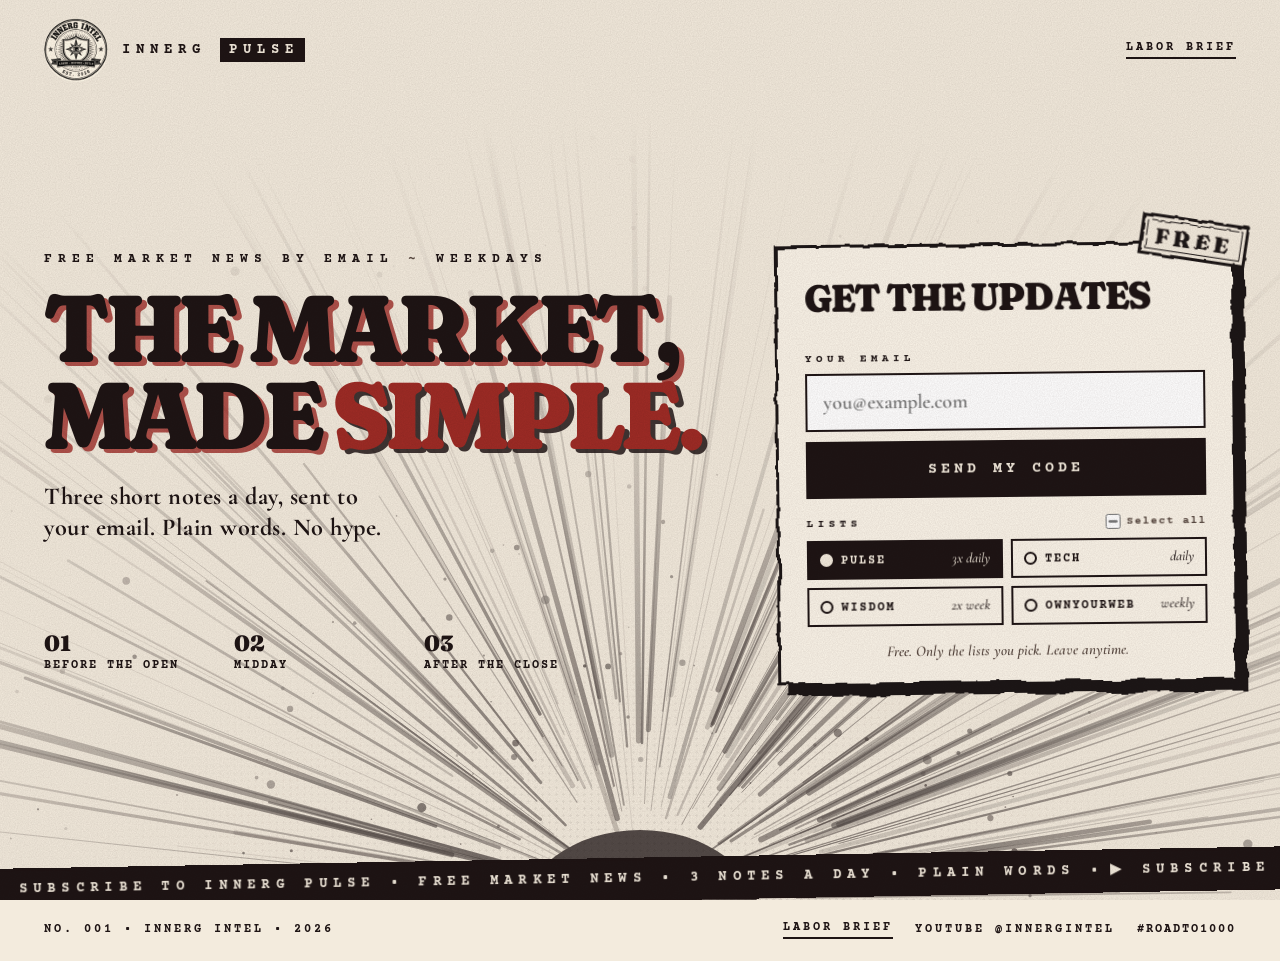
==== index.html @ 754f2827 "Add an email sign-up card to the labor brief and make the home page say it is an email sign-up" ====
<!doctype html>
<html lang="en">
<head>
  <meta charset="utf-8" />
  <meta name="viewport" content="width=device-width, initial-scale=1, viewport-fit=cover" />
  <meta name="theme-color" content="#F3EBDD" />
  <meta name="description" content="INNERG PULSE is free market news, 3 times a day on weekdays. Simple and clear. Join with your email." />
  <title>INNERG PULSE ~ Free market news, simple and clear</title>
  <meta property="og:title" content="INNERG PULSE ~ Free market news, simple and clear" />
  <meta property="og:description" content="Free market news, 3 times a day on weekdays. Simple and clear." />
  <meta property="og:type" content="website" />
  <meta property="og:image" content="https://pulse.innergintel.study/assets/wisdom/wisdom-003.jpg" />
  <meta property="og:url" content="https://pulse.innergintel.study/" />
  <link rel="canonical" href="https://pulse.innergintel.study/" />
  <link rel="preconnect" href="https://fonts.googleapis.com" />
  <link rel="preconnect" href="https://fonts.gstatic.com" crossorigin />
  <link href="https://fonts.googleapis.com/css2?family=Fraunces:opsz,wght,SOFT@9..144,400..900,0..100&family=Cormorant+Garamond:ital,wght@0,600;0,700;1,600&family=Courier+Prime:wght@400;700&display=swap" rel="stylesheet" />
  <link rel="stylesheet" href="pulse-a.css?v=a-1" />
  <script type="module" src="pulse.js?v=pulse-12"></script>
  <script defer src="pulse-a.js?v=a-1"></script>
</head>
<body data-pulse-page="signup">
  <script src="pulse-splash.js?v=s-1"></script>
  <a class="skip-link" href="#signup-panel">Skip to sign up</a>

  <!-- print texture + rough-edge filter -->
  <svg class="defs" aria-hidden="true" focusable="false">
    <filter id="rough"><feTurbulence type="fractalNoise" baseFrequency=".035" numOctaves="3" seed="4" /><feDisplacementMap in="SourceGraphic" scale="7" /></filter>
    <filter id="rough-sm"><feTurbulence type="fractalNoise" baseFrequency=".08" numOctaves="2" seed="9" /><feDisplacementMap in="SourceGraphic" scale="3" /></filter>
  </svg>
  <div class="grain" aria-hidden="true"></div>

  <div class="stage">
    <svg class="burst" id="burst" viewBox="0 0 1600 900" preserveAspectRatio="xMidYMax slice" aria-hidden="true"></svg>

    <header class="top">
      <a class="seal" href="https://nasirr.innergintel.study/" aria-label="InnerG Intel home">
        <span class="ring" aria-hidden="true"></span><span class="ring r2" aria-hidden="true"></span>
        <img src="assets/seal-320.jpg" width="64" height="64" alt="InnerG Intel seal" />
      </a>
      <p class="brand">INNERG <b>PULSE</b></p>
      <a class="labor-link" href="/labor/">Labor brief</a>
    </header>

    <main id="signup" class="hero">
      <section class="pitch" aria-labelledby="page-title">
        <p class="kicker">Free market news by email <i>~</i> weekdays</p>
        <h1 id="page-title"><span class="w">The</span> <span class="w">market,</span><br /><span class="w">made</span> <span class="w red">simple.</span></h1>
        <p class="sub">Three short notes a day, sent to your email. Plain words. No hype.</p>

        <div class="beats" aria-label="When it lands">
          <svg class="pulse-line" viewBox="0 0 600 60" preserveAspectRatio="none" aria-hidden="true">
            <path d="M0 34 H120 L138 34 L150 12 L164 52 L178 22 L190 34 H300 L318 34 L330 6 L344 56 L358 18 L370 34 H480 L498 34 L510 14 L524 50 L538 26 L550 34 H600" />
          </svg>
          <ol>
            <li><b>01</b> Before the open</li>
            <li><b>02</b> Midday</li>
            <li><b>03</b> After the close</li>
          </ol>
        </div>
      </section>

      <section class="card" id="signup-panel" aria-labelledby="panel-title">
        <span class="stamp" aria-hidden="true">FREE</span>
        <h2 id="panel-title">Get the updates</h2>
        <p id="panel-status" class="panel-status" role="status" aria-live="polite"></p>

        <form id="email-form">
          <label for="email" class="lbl">Your email</label>
          <div class="row">
            <input id="email" name="email" type="email" autocomplete="email" inputmode="email" maxlength="254" required placeholder="you@example.com" />
            <button type="submit" class="go"><span>Send my code</span></button>
          </div>

          <fieldset class="list-pick">
            <legend class="lbl">Lists <label class="all"><input type="checkbox" id="list-all" /> <span>Select all</span></label></legend>
            <div class="chips">
              <label class="chip" title="Market news, 3 times a day on weekdays"><input type="checkbox" name="list_pulse" id="list-pulse" checked /><span>PULSE <small>3x daily</small></span></label>
              <label class="chip" title="One daily tech and security digest"><input type="checkbox" name="list_tech" id="list-tech" /><span>TECH <small>daily</small></span></label>
              <label class="chip" title="Short money and mindset cards, twice a week"><input type="checkbox" name="list_wisdom" id="list-wisdom" /><span>WISDOM <small>2x week</small></span></label>
              <label class="chip" title="Simple website tips for business owners, every week"><input type="checkbox" name="list_oyw" id="list-oyw" /><span>OWNYOURWEB <small>weekly</small></span></label>
            </div>
          </fieldset>

          <div class="hp" aria-hidden="true"><label for="pulse-hp">Leave this empty</label><input id="pulse-hp" name="pulse_hp" type="text" tabindex="-1" autocomplete="off" /></div>
        </form>

        <form id="code-form" hidden>
          <p id="sent-to" class="sent-to"></p>
          <label for="code" class="lbl">One-time code</label>
          <div class="row">
            <input id="code" name="code" type="text" inputmode="numeric" autocomplete="one-time-code" minlength="8" maxlength="8" pattern="[0-9]{8}" required placeholder="00000000" />
            <button type="submit" class="go"><span>Confirm</span></button>
          </div>
          <div class="actions"><button id="resend-code" class="quiet" type="button">Send a new code</button><button id="change-email" class="quiet" type="button">Use a different email</button></div>
        </form>

        <div id="done-panel" hidden>
          <p class="done-note">Leave any list from the link in any issue.</p>
          <p class="actions"><a href="https://nasirr.innergintel.study/watchlist/">Open the Market Pulse desk</a></p>
        </div>

        <p class="privacy">Free. Only the lists you pick. Leave anytime.</p>
      </section>
    </main>

    <div class="marquee" aria-hidden="true">
      <div class="track">
        <span>▶ SUBSCRIBE TO INNERG PULSE • FREE MARKET NEWS • 3 NOTES A DAY • PLAIN WORDS • </span><span>▶ SUBSCRIBE TO INNERG PULSE • FREE MARKET NEWS • 3 NOTES A DAY • PLAIN WORDS • </span>
      </div>
    </div>
  </div>

  <footer class="foot">
    <p class="no">No. 001 • INNERG INTEL • 2026</p>
    <p class="links"><a class="labor-link" href="/labor/">Labor brief</a><a href="https://www.youtube.com/@innergintel">YouTube @innergintel</a><span class="tag">#ROADTO1000</span></p>
  </footer>
  <noscript><p class="noscript">JavaScript is required to confirm your email.</p></noscript>
</body>
</html>
---- pulse-a.css ----
/* INNERG PULSE sign-up ~ Style A v3 (2026-11-11)
   Cream paper, warm black ink, ONE brick red word per moment.
   Keeps every id/name pulse.js uses. Motion respects prefers-reduced-motion. */
:root{
  --cream:#F3EBDD;--sheet:#FAF4E8;--ink:#1E1414;--red:#9E2B25;--muted:#5A4A42;
  --serif:"Fraunces",Georgia,"Times New Roman",serif;
  --garamond:"Cormorant Garamond",Georgia,serif;
  --mono:"Courier Prime","Courier New",Courier,monospace;
  --pop:cubic-bezier(.34,1.56,.64,1);--out:cubic-bezier(.16,1,.3,1);
  color-scheme:light}
*{box-sizing:border-box}
html,body{margin:0}
html{background:var(--cream)}
body{background:var(--cream);color:var(--ink);font:600 18px/1.5 var(--garamond);overflow-x:clip;-webkit-font-smoothing:antialiased}
a{color:inherit}
::selection{background:var(--ink);color:var(--cream)}
:focus-visible{outline:3px solid var(--red);outline-offset:3px}
.defs{position:absolute;width:0;height:0}
.skip-link{position:absolute;left:-999px;top:8px;background:var(--ink);color:var(--cream);padding:8px 12px;z-index:50;font-family:var(--mono)}
.skip-link:focus{left:8px}

/* paper grain + halftone */
.grain{position:fixed;inset:0;pointer-events:none;z-index:40;opacity:.22;mix-blend-mode:multiply;
 background-image:url("data:image/svg+xml,%3Csvg xmlns='http://www.w3.org/2000/svg' width='180' height='180'%3E%3Cfilter id='n'%3E%3CfeTurbulence type='fractalNoise' baseFrequency='.85' numOctaves='2' stitchTiles='stitch'/%3E%3CfeColorMatrix values='0 0 0 0 .12 0 0 0 0 .08 0 0 0 0 .08 0 0 0 .7 0'/%3E%3C/filter%3E%3Crect width='100%25' height='100%25' filter='url(%23n)'/%3E%3C/svg%3E")}

/* ---------- stage: one screen ---------- */
.stage{position:relative;min-height:100svh;display:grid;grid-template-rows:auto 1fr auto;overflow:hidden;isolation:isolate}
.stage::before{content:"";position:absolute;inset:0;z-index:-1;pointer-events:none;opacity:.5;
 background:radial-gradient(circle,rgba(30,20,20,.16) 1px,transparent 1.4px) 0 0/7px 7px;
 -webkit-mask:radial-gradient(70% 55% at 50% 100%,#000 0%,transparent 70%);mask:radial-gradient(70% 55% at 50% 100%,#000 0%,transparent 70%)}
.burst{position:absolute;left:50%;bottom:0;width:max(1600px,120vw);height:auto;aspect-ratio:16/9;transform:translateX(-50%);z-index:-1;pointer-events:none;opacity:.75;
 -webkit-mask:radial-gradient(85% 95% at 50% 100%,#000 25%,rgba(0,0,0,.35) 60%,transparent 92%);mask:radial-gradient(85% 95% at 50% 100%,#000 25%,rgba(0,0,0,.35) 60%,transparent 92%)}
.burst line{stroke:var(--ink);stroke-linecap:round;transform-origin:800px 900px;animation:shoot .9s var(--out) both}
.burst circle{fill:var(--ink);animation:spat .6s var(--out) both}
.burst .core{fill:var(--ink);transform-origin:800px 900px;animation:core 1.1s var(--pop) both}
.burst g.spin{transform-origin:800px 900px;animation:breathe 12s ease-in-out infinite}
@keyframes shoot{from{stroke-dashoffset:var(--len)}to{stroke-dashoffset:0}}
@keyframes spat{from{opacity:0;transform:scale(.2)}to{opacity:1;transform:none}}
@keyframes core{from{transform:scale(0)}to{transform:none}}
@keyframes breathe{0%,100%{transform:rotate(0) scale(1)}50%{transform:rotate(1.2deg) scale(1.025)}}

/* ---------- header ---------- */
.top{display:flex;align-items:center;gap:14px;padding:18px clamp(16px,4vw,44px)}
.seal{position:relative;display:block;width:64px;height:64px;flex:none}
.seal img{position:relative;display:block;width:64px;height:64px;border-radius:50%;filter:grayscale(1) contrast(1.15) sepia(.25);mix-blend-mode:multiply;transition:transform .5s var(--pop)}
.seal:hover img{transform:rotate(-12deg) scale(1.06)}
.ring{position:absolute;inset:0;border:2px solid var(--ink);border-radius:50%;opacity:0;animation:ring 3.2s ease-out infinite}
.ring.r2{animation-delay:1.6s}
@keyframes ring{0%{transform:scale(1);opacity:.55}100%{transform:scale(1.9);opacity:0}}
.brand{margin:0;font:700 14px/1 var(--mono);letter-spacing:6px}
.brand b{font-weight:700;background:var(--ink);color:var(--cream);padding:4px 6px 4px 9px}
.labor-link{margin-left:auto;font:700 12px/1 var(--mono);letter-spacing:3px;text-transform:uppercase;text-decoration:none;border-bottom:2px solid currentColor;padding-bottom:3px;white-space:nowrap}
.labor-link:hover{color:var(--red)}

/* ---------- hero grid ---------- */
.hero{display:grid;grid-template-columns:1.15fr minmax(340px,460px);align-items:center;gap:clamp(28px,5vw,80px);
 padding:clamp(4px,1.5vh,20px) clamp(16px,4vw,44px) clamp(28px,5vh,64px);max-width:1320px;width:100%;margin:0 auto}
.kicker{margin:0 0 18px;font:700 13px/1 var(--mono);letter-spacing:6px;text-transform:uppercase;animation:rise .6s var(--out) .15s both}
.kicker i{font-style:normal;color:var(--muted)}
h1{margin:0;font-family:var(--serif);font-weight:900;font-variation-settings:"opsz" 144,"SOFT" 100;text-transform:uppercase;
 font-size:clamp(54px,min(7.4vw,12vh),124px);line-height:.92;letter-spacing:-.035em;text-shadow:5px 4px 0 rgba(158,43,37,.8)}
h1 .w{display:inline-block;animation:slam .7s var(--pop) both}
h1 .w:nth-child(1){animation-delay:.25s}
h1 .w:nth-child(2){animation-delay:.38s}
h1 .w:nth-child(4){animation-delay:.55s}
h1 .red{color:var(--red);text-shadow:5px 4px 0 rgba(30,20,20,.85);animation:slam .7s var(--pop) .72s both,shake .35s ease 1.35s}
@keyframes slam{0%{opacity:0;transform:translateY(40px) scale(1.25) rotate(-3deg);filter:blur(4px)}60%{opacity:1;filter:none}100%{opacity:1;transform:none}}
@keyframes shake{0%,100%{transform:none}25%{transform:translate(-3px,1px) rotate(-1deg)}75%{transform:translate(3px,-1px) rotate(1deg)}}
@keyframes rise{from{opacity:0;transform:translateY(14px)}to{opacity:1;transform:none}}
.sub{margin:22px 0 0;font:700 clamp(20px,1.9vw,26px)/1.3 var(--garamond);letter-spacing:.5px;max-width:30ch;animation:rise .6s var(--out) .95s both}

/* pulse beats */
.beats{margin-top:clamp(22px,4vh,40px);max-width:560px;animation:rise .6s var(--out) 1.1s both}
.pulse-line{display:block;width:100%;height:46px;overflow:visible}
.pulse-line path{fill:none;stroke:var(--ink);stroke-width:3;stroke-linejoin:round;stroke-linecap:round;stroke-dasharray:900;stroke-dashoffset:900;animation:trace 4.5s linear 1.2s infinite;filter:url(#rough-sm)}
@keyframes trace{0%{stroke-dashoffset:900}55%{stroke-dashoffset:0}85%{stroke-dashoffset:0;opacity:1}100%{stroke-dashoffset:0;opacity:0}}
.beats ol{list-style:none;margin:6px 0 0;padding:0;display:grid;grid-template-columns:repeat(3,1fr);gap:10px}
.beats li{font:700 12px/1.3 var(--mono);letter-spacing:2px;text-transform:uppercase}
.beats b{display:block;font:900 22px/1 var(--serif);letter-spacing:0;margin-bottom:4px}

/* ---------- sign-up card ---------- */
.card{position:relative;z-index:2;padding:34px 30px 24px;transform:rotate(-.6deg);animation:cardIn .8s var(--pop) .5s both}
.card::before,.card::after{content:"";position:absolute;inset:0;z-index:-1;filter:url(#rough)}
.card::after{background:var(--sheet);border:3px solid var(--ink)}
.card::before{background:var(--ink);transform:translate(10px,10px);transition:transform .35s var(--pop)}
.card:focus-within::before{transform:translate(14px,14px)}
@keyframes cardIn{from{opacity:0;transform:translateY(40px) rotate(2deg)}to{opacity:1;transform:rotate(-.6deg)}}
.stamp{position:absolute;top:-22px;right:-14px;font:900 22px/1 var(--serif);letter-spacing:4px;color:var(--ink);border:3px solid var(--ink);padding:8px 12px 6px;background:var(--cream);
 transform:rotate(9deg);filter:url(#rough-sm);animation:stamp .45s var(--pop) 1.5s both}
.stamp::after{content:"";position:absolute;inset:3px;border:1px solid var(--ink)}
@keyframes stamp{0%{opacity:0;transform:rotate(9deg) scale(2.6)}70%{opacity:1;transform:rotate(9deg) scale(.92)}100%{opacity:1;transform:rotate(9deg) scale(1)}}
.card h2{margin:0;font:900 clamp(30px,3vw,40px)/1 var(--serif);font-variation-settings:"opsz" 144,"SOFT" 100;text-transform:uppercase;letter-spacing:-.02em}
.panel-status{margin:8px 0 14px;min-height:1.3em;font:600 17px/1.35 var(--garamond);color:var(--muted)}
.panel-status:empty{margin-bottom:6px}
.panel-status[data-tone=error]{color:var(--red);font-weight:700}
.lbl{display:flex;align-items:center;justify-content:space-between;gap:10px;width:100%;font:700 11px/1 var(--mono);letter-spacing:4px;text-transform:uppercase;margin:0 0 9px;padding:0}
.row{display:flex;flex-direction:column;gap:10px}
input[type=email],input[type=text]{width:100%;font:600 20px/1.2 var(--garamond);padding:15px 16px;border:2px solid var(--ink);background:#fff;color:var(--ink);border-radius:0;transition:box-shadow .25s var(--pop),transform .25s var(--pop)}
input[type=email]:focus,input[type=text]:focus{outline:none;box-shadow:5px 5px 0 var(--ink);transform:translate(-2px,-2px)}
#code{font-family:var(--mono);letter-spacing:8px;text-align:center}
button{font:700 14px/1 var(--mono);letter-spacing:3px;text-transform:uppercase;cursor:pointer;border-radius:0}
.go{position:relative;overflow:hidden;width:100%;padding:19px 18px;background:var(--ink);color:var(--cream);border:2px solid var(--ink);font-size:15px;letter-spacing:4px;transition:transform .2s var(--pop),box-shadow .2s var(--pop)}
.go span{position:relative;z-index:1}
.go::after{content:"";position:absolute;inset:0;background:var(--red);transform:translateX(-101%);transition:transform .35s var(--out)}
.go:hover::after,.go:focus-visible::after{transform:none}
.go:hover{transform:translate(-2px,-2px);box-shadow:4px 4px 0 var(--ink)}
.go:active{transform:translate(1px,1px);box-shadow:none}
.go::before{content:"";position:absolute;inset:0;z-index:1;background:linear-gradient(100deg,transparent 30%,rgba(243,235,221,.35) 50%,transparent 70%);transform:translateX(-120%);animation:sheen 3.6s ease-in-out 2.4s infinite}
@keyframes sheen{0%,70%{transform:translateX(-120%)}100%{transform:translateX(120%)}}
button:disabled{opacity:.55;cursor:wait}

/* list chips */
fieldset{border:0;margin:18px 0 0;padding:0;min-width:0}
legend.lbl{float:left;margin-bottom:9px}
.all{display:inline-flex;align-items:center;gap:6px;font:700 11px/1 var(--mono);letter-spacing:1px;text-transform:none;cursor:pointer;color:var(--muted)}
.all input{width:15px;height:15px;margin:0;accent-color:var(--ink)}
.chips{clear:both;display:grid;grid-template-columns:1fr 1fr;gap:8px}
.chip{position:relative;cursor:pointer}
.chip input{position:absolute;opacity:0;width:1px;height:1px}
.chip span{display:flex;align-items:baseline;justify-content:space-between;gap:6px;padding:10px 11px;border:2px solid var(--ink);font:700 12px/1 var(--mono);letter-spacing:2px;background:transparent;transition:background .2s,color .2s,transform .25s var(--pop)}
.chip small{font:600 italic 14px/1 var(--garamond);letter-spacing:0;text-transform:none;opacity:.8}
.chip span::before{content:"";flex:none;align-self:center;width:9px;height:9px;border:2px solid currentColor;border-radius:50%;margin-right:2px;transition:background .2s}
.chip span{justify-content:flex-start}
.chip small{margin-left:auto}
.chip:hover span{transform:translateY(-2px)}
.chip input:checked+span{background:var(--ink);color:var(--cream);animation:pick .3s var(--pop)}
.chip input:checked+span::before{background:currentColor}
.chip input:focus-visible+span{outline:3px solid var(--red);outline-offset:2px}
@keyframes pick{0%{transform:scale(.94)}100%{transform:none}}

.sent-to{margin:0 0 12px;font:700 14px/1.3 var(--mono);word-break:break-all}
.actions{display:flex;gap:18px;flex-wrap:wrap;margin:12px 0 0}
button.quiet{background:none;color:var(--ink);border:0;padding:6px 0;text-decoration:underline;text-underline-offset:3px;font-size:11px;letter-spacing:2px}
button.quiet:hover{color:var(--red)}
.done-note{margin:6px 0 0}
#done-panel a{font:700 12px/1 var(--mono);letter-spacing:2px;text-transform:uppercase}
.hp{position:absolute;left:-9999px;width:1px;height:1px;overflow:hidden}
.privacy{margin:16px 0 0;font:italic 600 15px/1.3 var(--garamond);color:var(--muted);text-align:center}
.is-fresh{animation:fresh .5s var(--pop)}
@keyframes fresh{from{transform:translateY(8px) rotate(-.6deg) scale(.98)}to{transform:rotate(-.6deg)}}

/* ---------- marquee ---------- */
.marquee{position:relative;z-index:3;background:var(--ink);color:var(--cream);overflow:hidden;padding:12px 0;transform:rotate(-1deg) scale(1.02);border-block:2px solid var(--ink)}
.marquee .track{display:flex;width:max-content;animation:marq 26s linear infinite}
.marquee span{font:700 14px/1 var(--mono);letter-spacing:6px;white-space:nowrap;padding-right:6px}
@keyframes marq{from{transform:translateX(0)}to{transform:translateX(-50%)}}

/* ---------- footer ---------- */
.foot{display:flex;flex-wrap:wrap;align-items:center;justify-content:space-between;gap:10px 24px;padding:22px clamp(16px,4vw,44px) calc(22px + env(safe-area-inset-bottom));font:700 12px/1.4 var(--mono);letter-spacing:3px;text-transform:uppercase}
.foot p{margin:0}
.foot .links{display:flex;flex-wrap:wrap;gap:8px 22px;align-items:center}
.foot .labor-link{margin:0}
.foot a{text-decoration:none}
.foot a:hover{color:var(--red)}
.foot .tag{letter-spacing:2px}
.noscript{text-align:center;padding:12px;font-family:var(--mono)}

/* ---------- splash (retinted for paper) ---------- */
.pulse-splash{position:fixed;inset:0;z-index:100;display:grid;place-items:center;cursor:pointer;background:var(--cream);transition:opacity .45s ease,visibility .45s ease}
.pulse-splash.is-out{opacity:0;visibility:hidden;pointer-events:none}
.pulse-splash-grain{position:absolute;inset:0;opacity:.3;mix-blend-mode:multiply;
 background-image:url("data:image/svg+xml,%3Csvg xmlns='http://www.w3.org/2000/svg' width='160' height='160'%3E%3Cfilter id='n'%3E%3CfeTurbulence type='fractalNoise' baseFrequency='.9' numOctaves='2' stitchTiles='stitch'/%3E%3C/filter%3E%3Crect width='100%25' height='100%25' filter='url(%23n)'/%3E%3C/svg%3E")}
.pulse-splash-seal{position:relative;display:block;width:200px;height:200px;border-radius:50%;mix-blend-mode:multiply;animation:splash 1s var(--pop) both}
@keyframes splash{0%{opacity:0;transform:scale(2.4) rotate(-14deg)}60%{opacity:1;transform:scale(.94) rotate(2deg)}100%{opacity:1;transform:none}}
html.pulse-splash-on{overflow:hidden}

/* ---------- responsive ---------- */
@media (max-width:900px){
  .stage{min-height:0}
  .hero{grid-template-columns:1fr;gap:26px;padding-top:4px;padding-bottom:44px}
  .pitch{text-align:left}
  h1{font-size:clamp(46px,13.5vw,84px);text-shadow:3px 3px 0 rgba(158,43,37,.8)}
  h1 .red{text-shadow:3px 3px 0 rgba(30,20,20,.85)}
  .sub{margin-top:14px;font-size:20px}
  .beats{display:none}
  .card{padding:28px 20px 20px;margin-right:8px}
  .card::before{transform:translate(7px,7px)}
  .stamp{top:-18px;right:-6px;font-size:18px}
  .burst{width:260vw}
}
@media (max-width:420px){
  .top{gap:10px;padding:14px 16px}
  .seal,.seal img{width:48px;height:48px}
  .brand{font-size:12px;letter-spacing:3px}
  .labor-link{font-size:10px;letter-spacing:2px}
  .chip span{padding:10px 8px;letter-spacing:1px;font-size:11px}
  .chip small{font-size:13px}
  .kicker{letter-spacing:3px;font-size:11px}
}
@media (min-width:901px) and (max-height:760px){
  .beats{margin-top:16px}.sub{margin-top:14px}.top{padding-block:12px}
}
@media (prefers-reduced-motion:reduce){
  *,*::before,*::after{animation-duration:.001ms!important;animation-delay:0s!important;animation-iteration-count:1!important;transition:none!important}
  .pulse-line path{stroke-dashoffset:0}
  .marquee .track{transform:none}
  .pulse-splash{display:none}
}
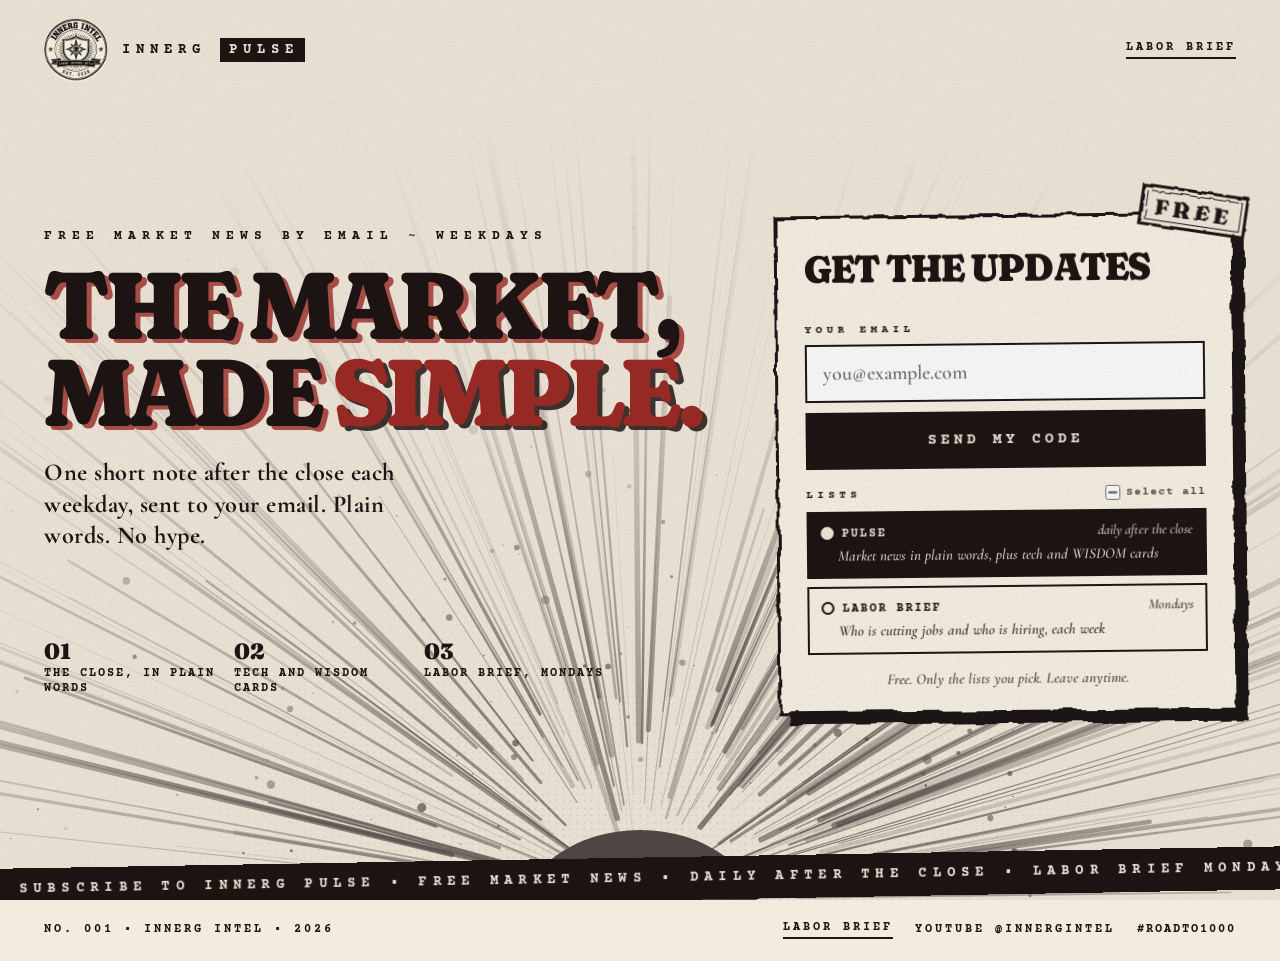
==== commit 1ce0bc5c: "Match sign-up lists to what is sent: PULSE daily after the close, new LABOR BRIEF on Mondays" ====
--- a/index.html
+++ b/index.html
@@ -4,10 +4,10 @@
   <meta charset="utf-8" />
   <meta name="viewport" content="width=device-width, initial-scale=1, viewport-fit=cover" />
   <meta name="theme-color" content="#F3EBDD" />
-  <meta name="description" content="INNERG PULSE is free market news, 3 times a day on weekdays. Simple and clear. Join with your email." />
+  <meta name="description" content="INNERG PULSE is free market news by email, daily after the close on weekdays, plus a labor brief every Monday. Simple and clear. Join with your email." />
   <title>INNERG PULSE ~ Free market news, simple and clear</title>
   <meta property="og:title" content="INNERG PULSE ~ Free market news, simple and clear" />
-  <meta property="og:description" content="Free market news, 3 times a day on weekdays. Simple and clear." />
+  <meta property="og:description" content="Free market news by email, daily after the close on weekdays, plus a labor brief every Monday." />
   <meta property="og:type" content="website" />
   <meta property="og:image" content="https://pulse.innergintel.study/assets/wisdom/wisdom-003.jpg" />
   <meta property="og:url" content="https://pulse.innergintel.study/" />
@@ -16,7 +16,7 @@
   <link rel="preconnect" href="https://fonts.gstatic.com" crossorigin />
   <link href="https://fonts.googleapis.com/css2?family=Fraunces:opsz,wght,SOFT@9..144,400..900,0..100&family=Cormorant+Garamond:ital,wght@0,600;0,700;1,600&family=Courier+Prime:wght@400;700&display=swap" rel="stylesheet" />
   <link rel="stylesheet" href="pulse-a.css?v=a-1" />
-  <script type="module" src="pulse.js?v=pulse-12"></script>
+  <script type="module" src="pulse.js?v=pulse-13"></script>
   <script defer src="pulse-a.js?v=a-1"></script>
 </head>
 <body data-pulse-page="signup">
@@ -46,16 +46,16 @@
       <section class="pitch" aria-labelledby="page-title">
         <p class="kicker">Free market news by email <i>~</i> weekdays</p>
         <h1 id="page-title"><span class="w">The</span> <span class="w">market,</span><br /><span class="w">made</span> <span class="w red">simple.</span></h1>
-        <p class="sub">Three short notes a day, sent to your email. Plain words. No hype.</p>
+        <p class="sub">One short note after the close each weekday, sent to your email. Plain words. No hype.</p>
 
-        <div class="beats" aria-label="When it lands">
+        <div class="beats" aria-label="What you get">
           <svg class="pulse-line" viewBox="0 0 600 60" preserveAspectRatio="none" aria-hidden="true">
             <path d="M0 34 H120 L138 34 L150 12 L164 52 L178 22 L190 34 H300 L318 34 L330 6 L344 56 L358 18 L370 34 H480 L498 34 L510 14 L524 50 L538 26 L550 34 H600" />
           </svg>
           <ol>
-            <li><b>01</b> Before the open</li>
-            <li><b>02</b> Midday</li>
-            <li><b>03</b> After the close</li>
+            <li><b>01</b> The close, in plain words</li>
+            <li><b>02</b> Tech and WISDOM cards</li>
+            <li><b>03</b> Labor brief, Mondays</li>
           </ol>
         </div>
       </section>
@@ -75,10 +75,8 @@
           <fieldset class="list-pick">
             <legend class="lbl">Lists <label class="all"><input type="checkbox" id="list-all" /> <span>Select all</span></label></legend>
             <div class="chips">
-              <label class="chip" title="Market news, 3 times a day on weekdays"><input type="checkbox" name="list_pulse" id="list-pulse" checked /><span>PULSE <small>3x daily</small></span></label>
-              <label class="chip" title="One daily tech and security digest"><input type="checkbox" name="list_tech" id="list-tech" /><span>TECH <small>daily</small></span></label>
-              <label class="chip" title="Short money and mindset cards, twice a week"><input type="checkbox" name="list_wisdom" id="list-wisdom" /><span>WISDOM <small>2x week</small></span></label>
-              <label class="chip" title="Simple website tips for business owners, every week"><input type="checkbox" name="list_oyw" id="list-oyw" /><span>OWNYOURWEB <small>weekly</small></span></label>
+              <label class="chip" title="Market news in plain words, plus tech and WISDOM cards"><input type="checkbox" name="list_pulse" id="list-pulse" checked /><span>PULSE <small>daily after the close</small><em>Market news in plain words, plus tech and WISDOM cards</em></span></label>
+              <label class="chip" title="Who is cutting jobs and who is hiring, every Monday"><input type="checkbox" name="list_labor" id="list-labor" /><span>LABOR BRIEF <small>Mondays</small><em>Who is cutting jobs and who is hiring, each week</em></span></label>
             </div>
           </fieldset>
 
@@ -106,7 +104,7 @@
 
     <div class="marquee" aria-hidden="true">
       <div class="track">
-        <span>▶ SUBSCRIBE TO INNERG PULSE • FREE MARKET NEWS • 3 NOTES A DAY • PLAIN WORDS • </span><span>▶ SUBSCRIBE TO INNERG PULSE • FREE MARKET NEWS • 3 NOTES A DAY • PLAIN WORDS • </span>
+        <span>▶ SUBSCRIBE TO INNERG PULSE • FREE MARKET NEWS • DAILY AFTER THE CLOSE • LABOR BRIEF MONDAYS • PLAIN WORDS • </span><span>▶ SUBSCRIBE TO INNERG PULSE • FREE MARKET NEWS • DAILY AFTER THE CLOSE • LABOR BRIEF MONDAYS • PLAIN WORDS • </span>
       </div>
     </div>
   </div>
--- a/pulse-a.css
+++ b/pulse-a.css
@@ -196,3 +196,8 @@
   .marquee .track{transform:none}
   .pulse-splash{display:none}
 }
+
+/* two lists (PULSE, LABOR BRIEF): one chip per row with a short line under the name */
+.chips{grid-template-columns:1fr}
+.chip span{flex-wrap:wrap;row-gap:6px;padding:12px 12px}
+.chip em{flex-basis:100%;padding-left:17px;font:600 italic 15px/1.25 var(--garamond);letter-spacing:0;text-transform:none;opacity:.85}
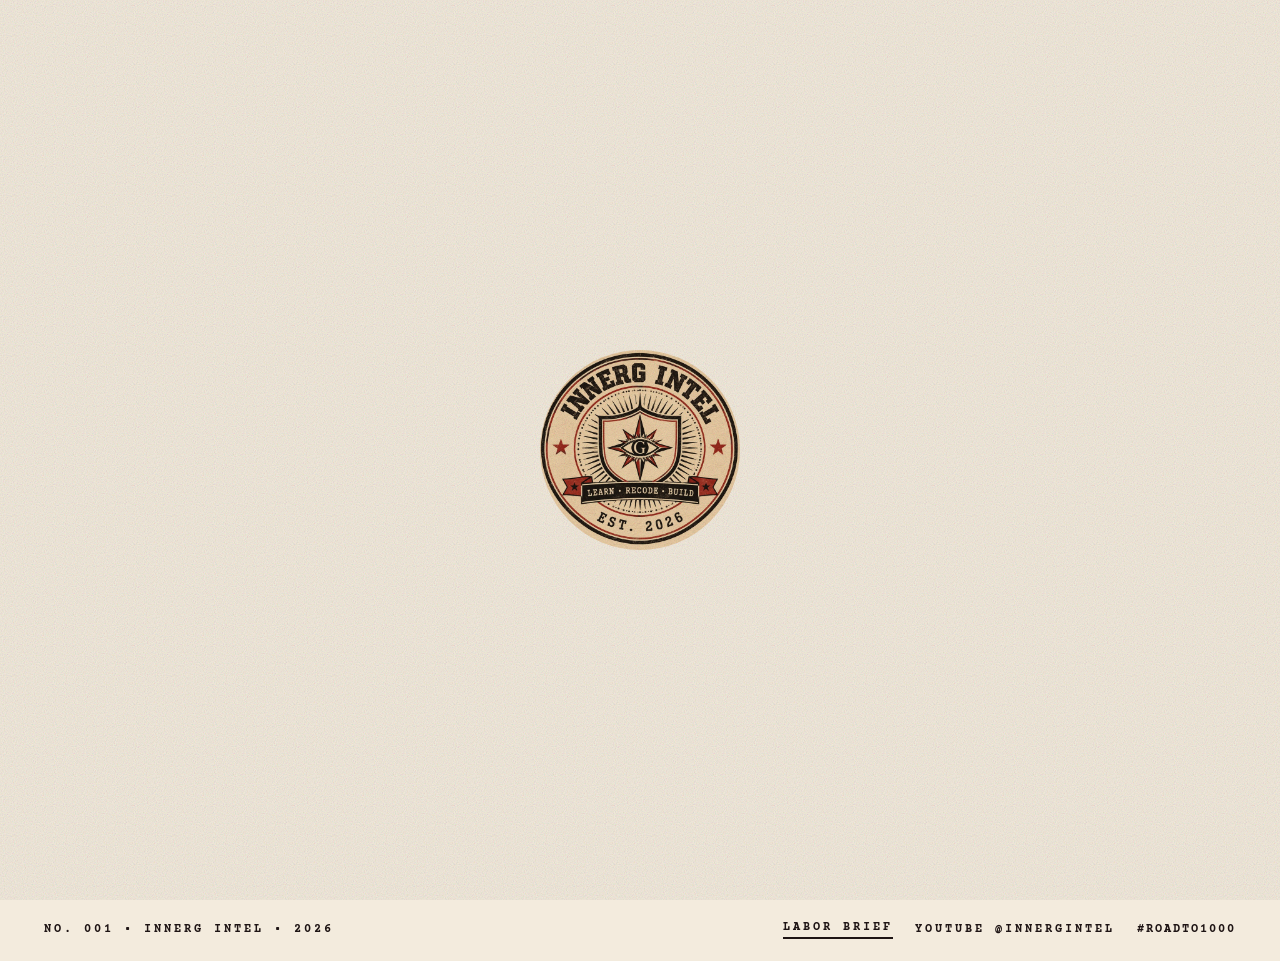
==== commit 8b65572c: "PULSE back to 3x daily on the site, and host WISDOM card 004" ====
--- a/index.html
+++ b/index.html
@@ -4,10 +4,10 @@
   <meta charset="utf-8" />
   <meta name="viewport" content="width=device-width, initial-scale=1, viewport-fit=cover" />
   <meta name="theme-color" content="#F3EBDD" />
-  <meta name="description" content="INNERG PULSE is free market news by email, daily after the close on weekdays, plus a labor brief every Monday. Simple and clear. Join with your email." />
+  <meta name="description" content="INNERG PULSE is free market news by email, 3 times a day on weekdays (premarket, midday and close), plus a labor brief every Monday. Simple and clear. Join with your email." />
   <title>INNERG PULSE ~ Free market news, simple and clear</title>
   <meta property="og:title" content="INNERG PULSE ~ Free market news, simple and clear" />
-  <meta property="og:description" content="Free market news by email, daily after the close on weekdays, plus a labor brief every Monday." />
+  <meta property="og:description" content="Free market news by email, 3 times a day on weekdays (premarket, midday and close), plus a labor brief every Monday." />
   <meta property="og:type" content="website" />
   <meta property="og:image" content="https://pulse.innergintel.study/assets/wisdom/wisdom-003.jpg" />
   <meta property="og:url" content="https://pulse.innergintel.study/" />
@@ -46,16 +46,16 @@
       <section class="pitch" aria-labelledby="page-title">
         <p class="kicker">Free market news by email <i>~</i> weekdays</p>
         <h1 id="page-title"><span class="w">The</span> <span class="w">market,</span><br /><span class="w">made</span> <span class="w red">simple.</span></h1>
-        <p class="sub">One short note after the close each weekday, sent to your email. Plain words. No hype.</p>
+        <p class="sub">Three short notes each weekday, sent to your email: premarket, midday and close. Plain words. No hype.</p>
 
-        <div class="beats" aria-label="What you get">
+        <div class="beats" aria-label="When it lands">
           <svg class="pulse-line" viewBox="0 0 600 60" preserveAspectRatio="none" aria-hidden="true">
             <path d="M0 34 H120 L138 34 L150 12 L164 52 L178 22 L190 34 H300 L318 34 L330 6 L344 56 L358 18 L370 34 H480 L498 34 L510 14 L524 50 L538 26 L550 34 H600" />
           </svg>
           <ol>
-            <li><b>01</b> The close, in plain words</li>
-            <li><b>02</b> Tech and WISDOM cards</li>
-            <li><b>03</b> Labor brief, Mondays</li>
+            <li><b>01</b> Premarket</li>
+            <li><b>02</b> Midday</li>
+            <li><b>03</b> Close</li>
           </ol>
         </div>
       </section>
@@ -75,7 +75,7 @@
           <fieldset class="list-pick">
             <legend class="lbl">Lists <label class="all"><input type="checkbox" id="list-all" /> <span>Select all</span></label></legend>
             <div class="chips">
-              <label class="chip" title="Market news in plain words, plus tech and WISDOM cards"><input type="checkbox" name="list_pulse" id="list-pulse" checked /><span>PULSE <small>daily after the close</small><em>Market news in plain words, plus tech and WISDOM cards</em></span></label>
+              <label class="chip" title="Premarket, midday and close in plain words, plus tech and WISDOM cards"><input type="checkbox" name="list_pulse" id="list-pulse" checked /><span>PULSE <small>3x daily</small><em>Premarket, midday and close in plain words, plus tech and WISDOM cards</em></span></label>
               <label class="chip" title="Who is cutting jobs and who is hiring, every Monday"><input type="checkbox" name="list_labor" id="list-labor" /><span>LABOR BRIEF <small>Mondays</small><em>Who is cutting jobs and who is hiring, each week</em></span></label>
             </div>
           </fieldset>
@@ -104,7 +104,7 @@
 
     <div class="marquee" aria-hidden="true">
       <div class="track">
-        <span>▶ SUBSCRIBE TO INNERG PULSE • FREE MARKET NEWS • DAILY AFTER THE CLOSE • LABOR BRIEF MONDAYS • PLAIN WORDS • </span><span>▶ SUBSCRIBE TO INNERG PULSE • FREE MARKET NEWS • DAILY AFTER THE CLOSE • LABOR BRIEF MONDAYS • PLAIN WORDS • </span>
+        <span>▶ SUBSCRIBE TO INNERG PULSE • FREE MARKET NEWS • 3 NOTES A DAY • LABOR BRIEF MONDAYS • PLAIN WORDS • </span><span>▶ SUBSCRIBE TO INNERG PULSE • FREE MARKET NEWS • 3 NOTES A DAY • LABOR BRIEF MONDAYS • PLAIN WORDS • </span>
       </div>
     </div>
   </div>
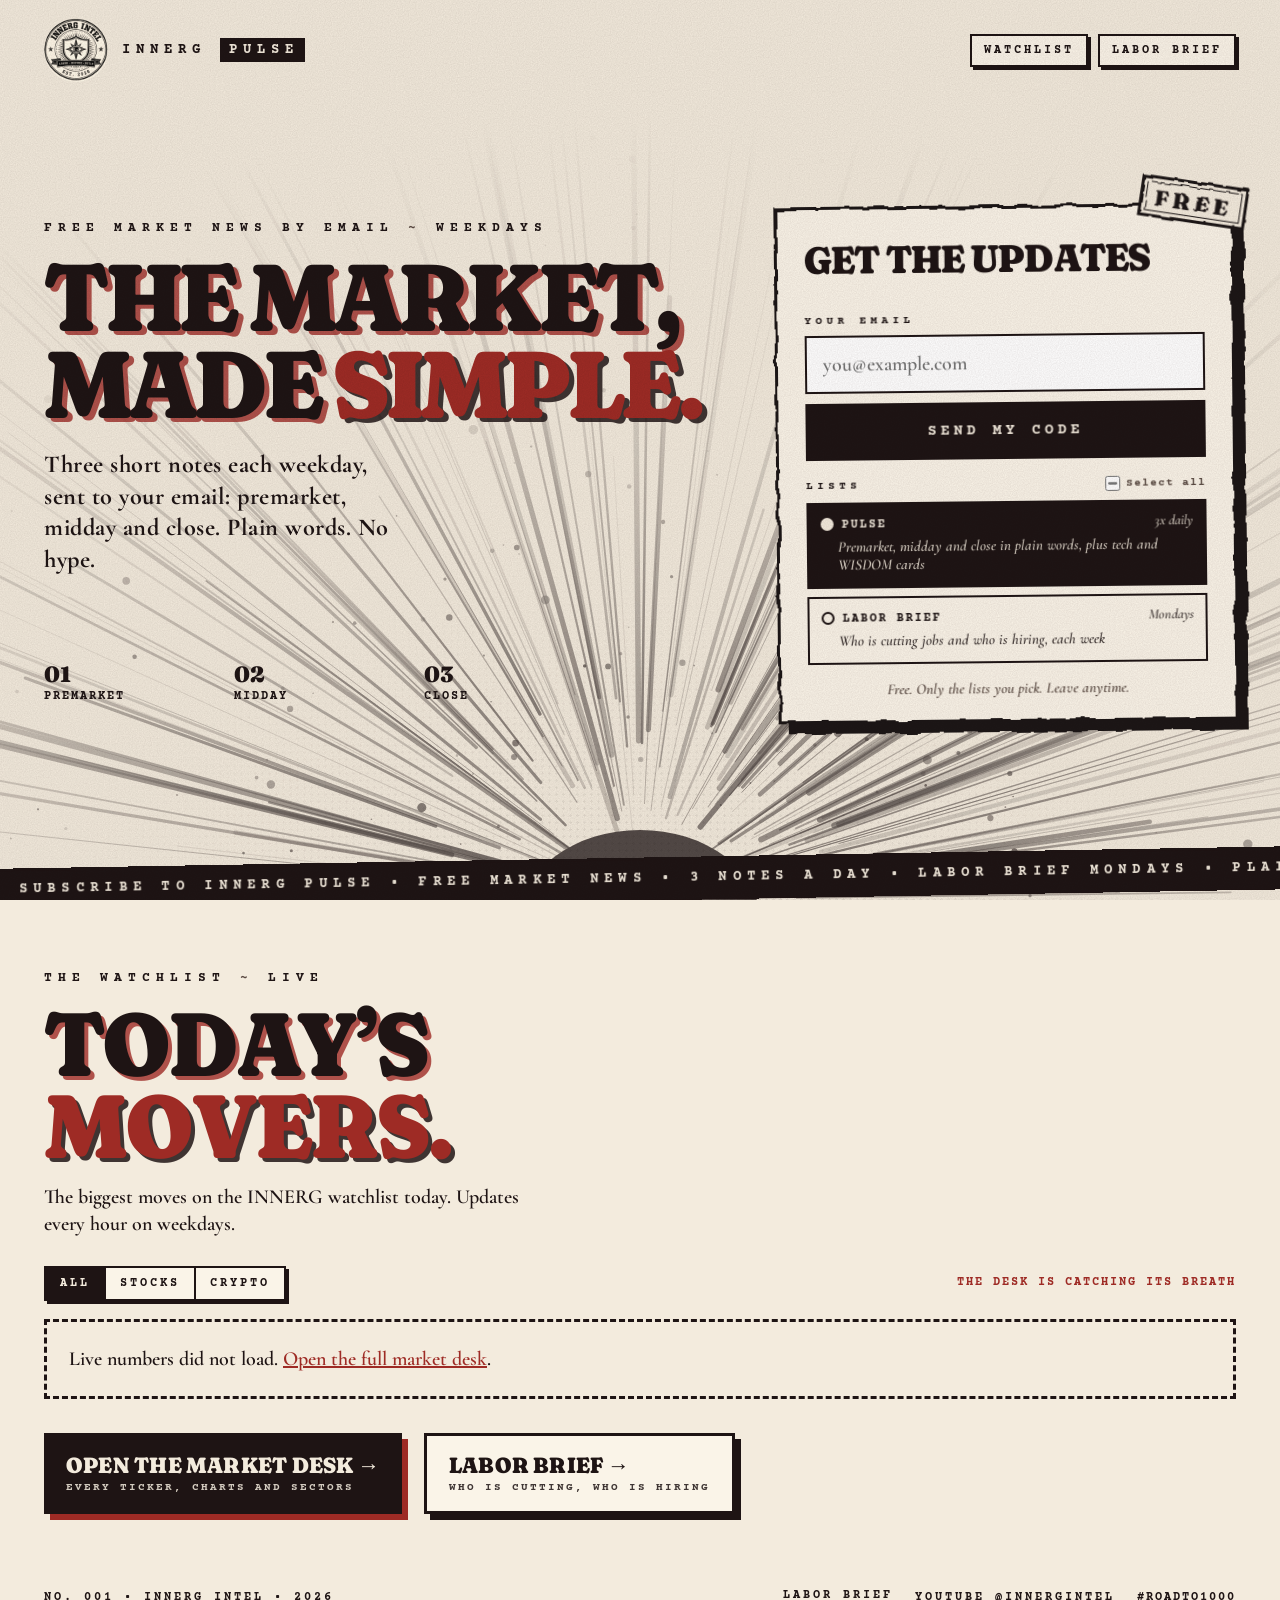
==== commit dff987b1: "Pulse: live watchlist movers + Market Desk and Labor brief buttons Co-Authored-By: Claude Opus 5.5 <" ====
--- a/index.html
+++ b/index.html
@@ -16,8 +16,10 @@
   <link rel="preconnect" href="https://fonts.gstatic.com" crossorigin />
   <link href="https://fonts.googleapis.com/css2?family=Fraunces:opsz,wght,SOFT@9..144,400..900,0..100&family=Cormorant+Garamond:ital,wght@0,600;0,700;1,600&family=Courier+Prime:wght@400;700&display=swap" rel="stylesheet" />
   <link rel="stylesheet" href="pulse-a.css?v=a-1" />
+  <link rel="stylesheet" href="desk.css?v=d-1" />
   <script type="module" src="pulse.js?v=pulse-13"></script>
   <script defer src="pulse-a.js?v=a-1"></script>
+  <script defer src="desk.js?v=d-1"></script>
 </head>
 <body data-pulse-page="signup">
   <script src="pulse-splash.js?v=s-1"></script>
@@ -39,7 +41,10 @@
         <img src="assets/seal-320.jpg" width="64" height="64" alt="InnerG Intel seal" />
       </a>
       <p class="brand">INNERG <b>PULSE</b></p>
-      <a class="labor-link" href="/labor/">Labor brief</a>
+      <nav class="top-btns" aria-label="Pulse sections">
+        <a class="tbtn tbtn-desk" href="#watchlist">Watchlist</a>
+        <a class="tbtn" href="/labor/">Labor brief</a>
+      </nav>
     </header>
 
     <main id="signup" class="hero">
@@ -109,6 +114,27 @@
     </div>
   </div>
 
+  <section class="desk" id="watchlist" aria-labelledby="desk-title">
+    <div class="desk-head">
+      <p class="kicker">The watchlist <i>~</i> live</p>
+      <h2 id="desk-title"><span class="w">Today&rsquo;s</span> <span class="w red">movers.</span></h2>
+      <p class="desk-sub">The biggest moves on the INNERG watchlist today. Updates every hour on weekdays.</p>
+    </div>
+    <div class="desk-bar">
+      <div class="desk-tabs" role="group" aria-label="Show">
+        <button type="button" class="dtab" data-view="all" aria-pressed="true">All</button>
+        <button type="button" class="dtab" data-view="stocks" aria-pressed="false">Stocks</button>
+        <button type="button" class="dtab" data-view="crypto" aria-pressed="false">Crypto</button>
+      </div>
+      <p class="desk-time" id="desk-time" aria-live="polite">Loading the desk&hellip;</p>
+    </div>
+    <ol class="desk-grid" id="desk-grid" aria-label="Biggest moves today"></ol>
+    <div class="desk-ctas">
+      <a class="bigbtn" href="https://nasirr.innergintel.study/watchlist/"><span>Open the market desk <span aria-hidden="true">&rarr;</span></span><small>Every ticker, charts and sectors</small></a>
+      <a class="bigbtn ghost" href="/labor/"><span>Labor brief <span aria-hidden="true">&rarr;</span></span><small>Who is cutting, who is hiring</small></a>
+    </div>
+  </section>
+
   <footer class="foot">
     <p class="no">No. 001 • INNERG INTEL • 2026</p>
     <p class="links"><a class="labor-link" href="/labor/">Labor brief</a><a href="https://www.youtube.com/@innergintel">YouTube @innergintel</a><span class="tag">#ROADTO1000</span></p>
--- a/desk.css
+++ b/desk.css
@@ -0,0 +1,70 @@
+/* ---------- header buttons + live watchlist section (2026-11-13) ---------- */
+.top-btns{margin-left:auto;display:flex;gap:10px;align-items:center}
+.tbtn{display:inline-block;padding:9px 12px 8px;border:2px solid var(--ink);background:var(--sheet);color:var(--ink);text-decoration:none;
+ font:700 12px/1 var(--mono);letter-spacing:3px;text-transform:uppercase;white-space:nowrap;box-shadow:3px 3px 0 var(--ink);
+ transition:transform .2s var(--pop),box-shadow .2s,background .2s,color .2s}
+.tbtn:hover,.tbtn:focus-visible{background:var(--red);color:var(--cream);transform:translate(-2px,-2px);box-shadow:5px 5px 0 var(--ink)}
+.tbtn:active{transform:translate(2px,2px);box-shadow:0 0 0 var(--ink)}
+.tbtn:focus-visible{outline:3px dashed var(--red);outline-offset:3px}
+
+.desk{position:relative;max-width:1320px;margin:0 auto;padding:clamp(48px,8vh,96px) clamp(16px,4vw,44px) clamp(40px,6vh,72px);scroll-margin-top:12px}
+.desk-head{max-width:720px}
+.desk h2{margin:0;font-family:var(--serif);font-weight:900;font-variation-settings:"opsz" 144,"SOFT" 100;text-transform:uppercase;
+ font-size:clamp(44px,7vw,96px);line-height:.92;letter-spacing:-.02em;text-shadow:4px 4px 0 rgba(158,43,37,.8)}
+.desk h2 .red{color:var(--red);text-shadow:4px 4px 0 rgba(30,20,20,.85)}
+.desk-sub{margin:16px 0 0;font-size:20px;line-height:1.35;max-width:52ch}
+.desk-bar{display:flex;flex-wrap:wrap;align-items:center;justify-content:space-between;gap:12px 20px;margin:28px 0 18px}
+.desk-tabs{display:flex;gap:0;border:2px solid var(--ink);box-shadow:3px 3px 0 var(--ink);background:var(--sheet)}
+.dtab{appearance:none;border:0;border-right:2px solid var(--ink);background:none;color:var(--ink);cursor:pointer;padding:10px 14px 9px;
+ font:700 12px/1 var(--mono);letter-spacing:3px;text-transform:uppercase}
+.dtab:last-child{border-right:0}
+.dtab[aria-pressed="true"]{background:var(--ink);color:var(--cream)}
+.dtab:hover:not([aria-pressed="true"]){background:var(--cream);color:var(--red)}
+.dtab:focus-visible{outline:3px dashed var(--red);outline-offset:3px}
+.desk-time{margin:0;font:700 12px/1.4 var(--mono);letter-spacing:2px;text-transform:uppercase;color:var(--muted)}
+.desk-time.err{color:var(--red)}
+
+.desk-grid{list-style:none;margin:0;padding:0;display:grid;grid-template-columns:repeat(auto-fill,minmax(210px,1fr));gap:18px}
+.tick{position:relative;padding:16px 16px 14px;background:var(--sheet);border:3px solid var(--ink);box-shadow:5px 5px 0 var(--ink);
+ rotate:var(--tilt,0deg);transition:rotate .3s var(--pop),transform .25s var(--pop),box-shadow .25s;animation:tickIn .5s var(--pop) calc(var(--i,0)*60ms) both}
+.tick:hover{rotate:0deg;transform:translate(-2px,-2px);box-shadow:7px 7px 0 var(--ink)}
+@keyframes tickIn{from{opacity:0;transform:translateY(14px) scale(.96)}}
+.tick-top{display:flex;align-items:baseline;justify-content:space-between;gap:10px}
+.tick-sym{margin:0;font:900 28px/1 var(--serif);font-variation-settings:"opsz" 144,"SOFT" 100;letter-spacing:-.01em}
+.tick-chg{font:700 14px/1 var(--mono);letter-spacing:1px;padding:5px 7px 4px;border:2px solid var(--ink);white-space:nowrap}
+.tick-chg.up{background:var(--ink);color:var(--cream)}
+.tick-chg.down{background:var(--red);border-color:var(--red);color:var(--cream)}
+.tick-name{margin:8px 0 10px;font:700 11px/1.3 var(--mono);letter-spacing:2px;text-transform:uppercase;color:var(--muted);
+ white-space:nowrap;overflow:hidden;text-overflow:ellipsis}
+.tick-price{margin:0;font:700 22px/1 var(--garamond);font-variant-numeric:tabular-nums}
+.tick-wk{margin:6px 0 0;font:700 11px/1 var(--mono);letter-spacing:2px;text-transform:uppercase;color:var(--muted)}
+.desk-empty{grid-column:1/-1;padding:22px;border:3px dashed var(--ink);font-size:20px}
+.desk-empty a{color:var(--red)}
+
+.desk-ctas{display:flex;flex-wrap:wrap;gap:18px 22px;margin-top:34px}
+.bigbtn{display:inline-flex;flex-direction:column;justify-content:center;gap:6px;min-width:min(100%,300px);padding:18px 22px;background:var(--ink);color:var(--cream);
+ text-decoration:none;font:900 22px/1 var(--serif);font-variation-settings:"opsz" 144,"SOFT" 100;text-transform:uppercase;letter-spacing:.01em;
+ box-shadow:6px 6px 0 var(--red);transition:transform .2s var(--pop),box-shadow .2s,background .2s}
+.bigbtn small{font:700 11px/1 var(--mono);letter-spacing:2px;text-transform:uppercase;opacity:.85}
+.bigbtn:hover,.bigbtn:focus-visible{transform:translate(-3px,-3px);box-shadow:9px 9px 0 var(--red);background:var(--red)}
+.bigbtn.ghost{background:var(--sheet);color:var(--ink);border:3px solid var(--ink);box-shadow:6px 6px 0 var(--ink)}
+.bigbtn.ghost:hover,.bigbtn.ghost:focus-visible{background:var(--red);color:var(--cream);border-color:var(--ink);box-shadow:9px 9px 0 var(--ink)}
+.bigbtn:active{transform:translate(2px,2px);box-shadow:0 0 0 var(--ink)}
+.bigbtn:focus-visible{outline:3px dashed var(--red);outline-offset:4px}
+
+@media (max-width:620px){
+  .tbtn-desk{display:none}
+  .desk-grid{grid-template-columns:repeat(2,minmax(0,1fr));gap:12px}
+  .tick{padding:12px 11px 11px;box-shadow:4px 4px 0 var(--ink)}
+  .tick-sym{font-size:21px}
+  .tick-chg{font-size:11px;padding:4px 5px 3px}
+  .tick-price{font-size:18px}
+  .tick-name{font-size:10px;letter-spacing:1px}
+  .tick-top{flex-direction:column;align-items:flex-start;gap:7px}
+  .tick-wk{letter-spacing:1px;font-size:10px}
+  .desk h2{text-shadow:3px 3px 0 rgba(158,43,37,.8)}
+  .bigbtn{width:100%;font-size:20px}
+}
+@media (max-width:420px){.tbtn{padding:8px 9px 7px;font-size:10px;letter-spacing:2px}}
+@media (prefers-reduced-motion:reduce){.tick{rotate:0deg}}
+.sr-only{position:absolute;width:1px;height:1px;overflow:hidden;clip:rect(0 0 0 0);white-space:nowrap}
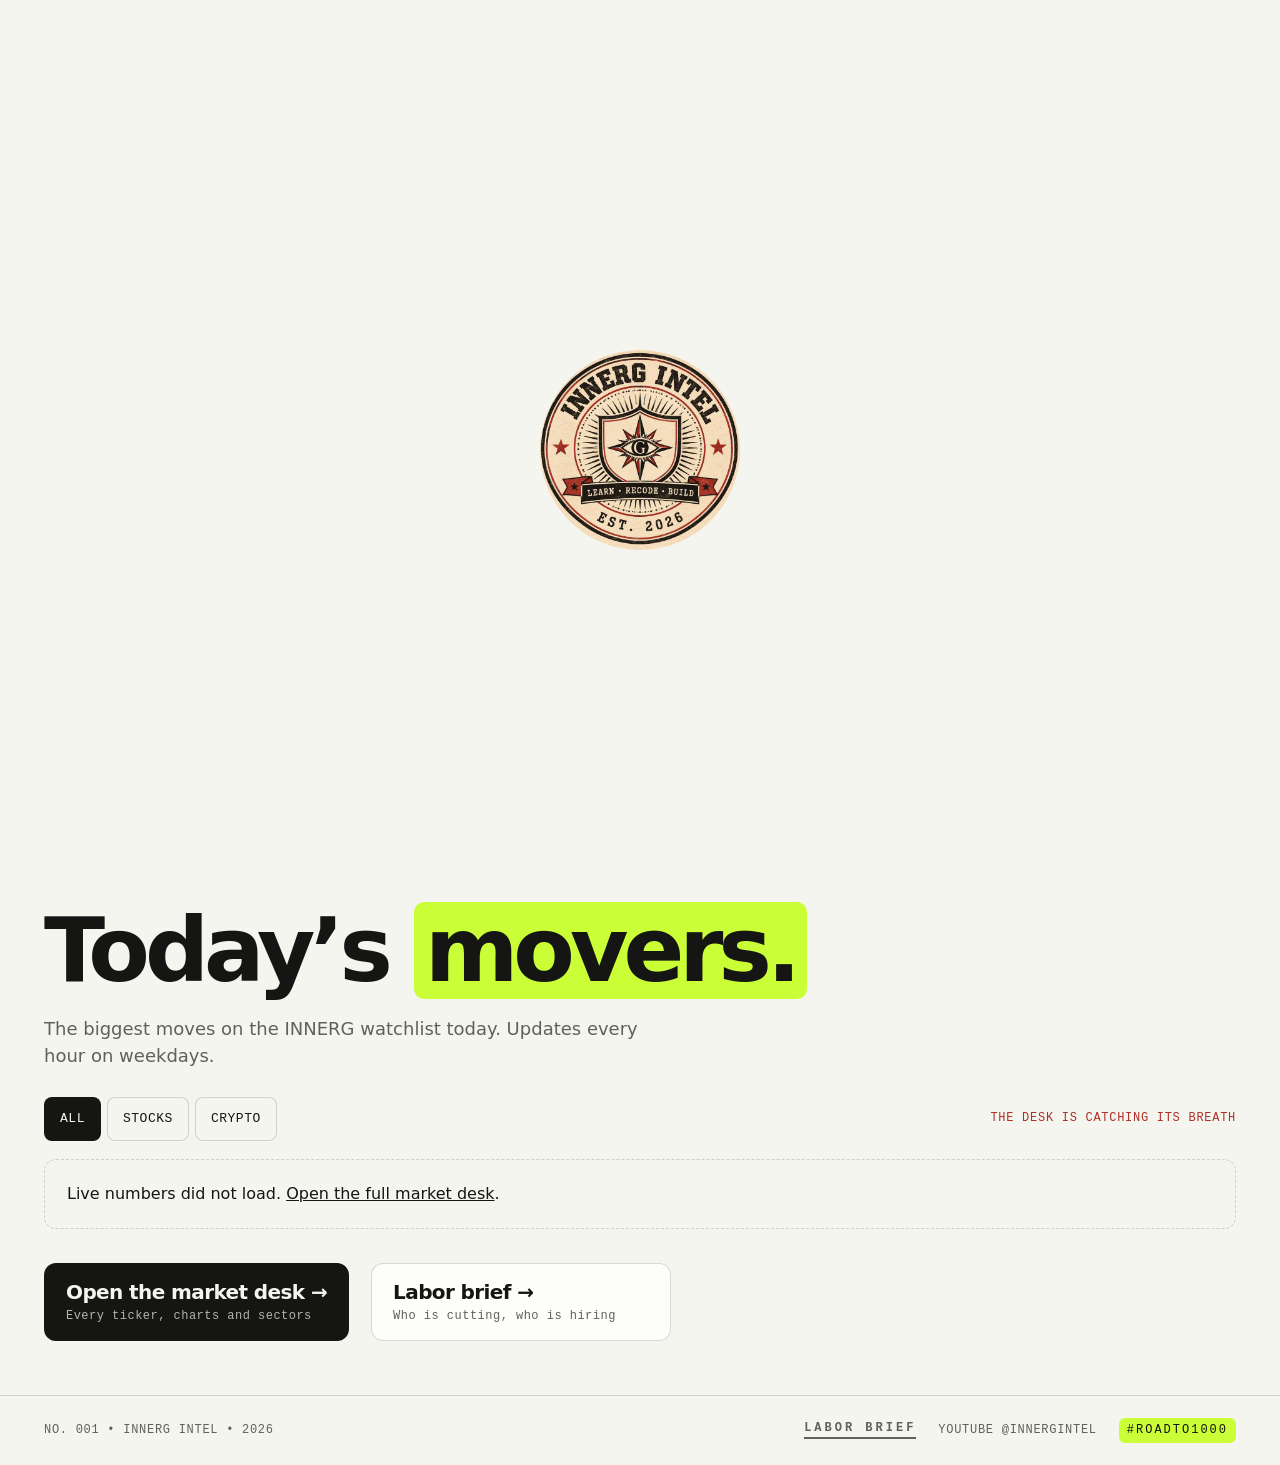
==== commit 37055381: "Move the Pulse homepage to the Market Desk theme New pulse-desk-theme.css loads after the Style A sh" ====
--- a/index.html
+++ b/index.html
@@ -3,20 +3,25 @@
 <head>
   <meta charset="utf-8" />
   <meta name="viewport" content="width=device-width, initial-scale=1, viewport-fit=cover" />
-  <meta name="theme-color" content="#F3EBDD" />
+  <meta name="theme-color" content="#f5f5ef" />
   <meta name="description" content="INNERG PULSE is free market news by email, 3 times a day on weekdays (premarket, midday and close), plus a labor brief every Monday. Simple and clear. Join with your email." />
   <title>INNERG PULSE ~ Free market news, simple and clear</title>
   <meta property="og:title" content="INNERG PULSE ~ Free market news, simple and clear" />
-  <meta property="og:description" content="Free market news by email, 3 times a day on weekdays (premarket, midday and close), plus a labor brief every Monday." />
+  <meta property="og:description" content="Free market news by email, 3 times a day on weekdays (premarket, midday and close), a live watchlist of today's movers, and a labor brief every Monday." />
   <meta property="og:type" content="website" />
-  <meta property="og:image" content="https://pulse.innergintel.study/assets/wisdom/wisdom-003.jpg" />
+  <meta property="og:image" content="https://pulse.innergintel.study/assets/og-pulse-styleA.jpg" />
+  <meta property="og:image:width" content="1200" />
+  <meta property="og:image:height" content="630" />
+  <meta name="twitter:card" content="summary_large_image" />
+  <meta name="twitter:image" content="https://pulse.innergintel.study/assets/og-pulse-styleA.jpg" />
   <meta property="og:url" content="https://pulse.innergintel.study/" />
   <link rel="canonical" href="https://pulse.innergintel.study/" />
   <link rel="preconnect" href="https://fonts.googleapis.com" />
   <link rel="preconnect" href="https://fonts.gstatic.com" crossorigin />
-  <link href="https://fonts.googleapis.com/css2?family=Fraunces:opsz,wght,SOFT@9..144,400..900,0..100&family=Cormorant+Garamond:ital,wght@0,600;0,700;1,600&family=Courier+Prime:wght@400;700&display=swap" rel="stylesheet" />
+  <link href="https://fonts.googleapis.com/css2?family=DM+Mono:wght@400;500&family=Inter:wght@400;500;600;700;800&display=swap" rel="stylesheet" />
   <link rel="stylesheet" href="pulse-a.css?v=a-1" />
   <link rel="stylesheet" href="desk.css?v=d-1" />
+  <link rel="stylesheet" href="pulse-desk-theme.css?v=md-1" />
   <script type="module" src="pulse.js?v=pulse-13"></script>
   <script defer src="pulse-a.js?v=a-1"></script>
   <script defer src="desk.js?v=d-1"></script>
--- a/pulse-desk-theme.css
+++ b/pulse-desk-theme.css
@@ -0,0 +1,138 @@
+/* INNERG PULSE ~ Market Desk theme (2026-11-24)
+   Matches nasirr.innergintel.study/watchlist/: paper ground, ink, Inter + DM Mono, lime signal.
+   Loads after pulse-a.css and desk.css. Overrides look only; every id/class pulse.js and desk.js use stays. */
+:root{
+  --cream:#f5f5ef;--sheet:#fdfdf9;--ink:#151513;--muted:#61615a;--line:rgba(21,21,19,.16);
+  --red:#151513;--signal:#caff37;--gain:#126b39;--loss:#ae3028;
+  --serif:Inter,system-ui,sans-serif;--garamond:Inter,system-ui,sans-serif;--mono:"DM Mono",ui-monospace,monospace;
+  --ease:cubic-bezier(.23,1,.32,1)
+}
+body{font:500 16px/1.5 var(--serif);background:var(--cream);color:var(--ink)}
+::selection{background:var(--signal);color:var(--ink)}
+:focus-visible{outline:3px solid #547200;outline-offset:3px}
+
+/* drop the newsprint texture and ink burst */
+.grain,.burst,.stage::before{display:none}
+.stage{min-height:0}
+
+/* header */
+.top{border-bottom:1px solid var(--line);padding-block:12px}
+.seal img{filter:none;mix-blend-mode:normal;box-shadow:0 0 0 2px var(--ink)}
+.ring{border-color:var(--gain)}
+.brand{font:800 22px/1 var(--serif);letter-spacing:-.03em}
+.brand b{background:none;color:var(--ink);padding:0}
+.tbtn{border:0;border-radius:999px;background:transparent;box-shadow:inset 0 0 0 1px var(--line);font:600 13px/1 var(--serif);letter-spacing:0;text-transform:none;padding:13px 16px;min-height:44px;display:inline-flex;align-items:center}
+.tbtn:hover,.tbtn:focus-visible{background:var(--signal);color:var(--ink);transform:none;box-shadow:none}
+.tbtn:active{transform:scale(.97)}
+
+/* hero */
+.hero{padding-top:clamp(28px,6vh,72px)}
+.kicker{display:flex;align-items:center;gap:8px;font:500 12px/1 var(--mono);letter-spacing:.1em;color:var(--muted)}
+.kicker::before{content:"";width:8px;height:8px;border-radius:50%;background:var(--gain);flex:none}
+.kicker i{color:var(--muted)}
+h1{font-family:var(--serif);font-weight:800;font-variation-settings:normal;text-transform:none;letter-spacing:-.055em;line-height:1;text-shadow:none;font-size:clamp(52px,min(7.6vw,13vh),120px)}
+h1 .red{color:var(--ink);text-shadow:none;background:var(--signal);border-radius:12px;padding:0 .12em;animation:slam .7s var(--pop) .72s both}
+.sub{font:600 clamp(18px,1.8vw,23px)/1.4 var(--serif);letter-spacing:0;max-width:34ch}
+.pulse-line path{stroke:var(--ink);filter:none;stroke-width:2.5}
+.beats li{font:500 12px/1.3 var(--mono);letter-spacing:.08em}
+.beats b{font:800 22px/1 var(--serif);letter-spacing:-.03em}
+
+/* sign-up card */
+.card{transform:none;animation:rise .6s var(--ease) .3s both;background:var(--ink);color:var(--cream);border-radius:16px;padding:32px 28px 24px}
+.card::before,.card::after{display:none}
+.stamp{top:-14px;right:18px;transform:none;filter:none;border:0;border-radius:999px;background:var(--signal);color:var(--ink);font:500 13px/1 var(--mono);letter-spacing:.1em;padding:9px 14px;animation:rise .5s var(--ease) .8s both}
+.stamp::after{display:none}
+.card h2{font:800 clamp(30px,3vw,40px)/1.05 var(--serif);font-variation-settings:normal;text-transform:none;letter-spacing:-.05em}
+.panel-status{font:500 15px/1.4 var(--serif);color:#b4b4a9}
+.panel-status[data-tone=error]{color:#ff9084}
+.lbl{font:500 12px/1 var(--mono);letter-spacing:.08em;color:#b4b4a9}
+input[type=email],input[type=text]{font:500 17px/1.2 var(--serif);border:1px solid #45453f;border-radius:8px;background:#20201d;color:var(--cream);min-height:52px}
+input[type=email]::placeholder,input[type=text]::placeholder{color:#8a8a80}
+input[type=email]:focus,input[type=text]:focus{box-shadow:0 0 0 2px var(--signal);transform:none;border-color:var(--signal)}
+#code{font-family:var(--mono);letter-spacing:.4em}
+button{font:700 15px/1 var(--serif);letter-spacing:0;text-transform:none;border-radius:8px}
+.go{background:var(--signal);color:var(--ink);border:0;min-height:52px;letter-spacing:0;font-size:16px;transition:transform .14s var(--ease)}
+.go::after,.go::before{display:none}
+.go:hover{transform:none;box-shadow:0 0 0 2px var(--cream)}
+.go:active{transform:scale(.97);box-shadow:none}
+.all{font:500 12px/1 var(--serif);color:#b4b4a9}
+.all input{accent-color:var(--signal)}
+.chip span{border:1px solid #45453f;border-radius:10px;font:600 13px/1.2 var(--mono);letter-spacing:.04em;color:var(--cream)}
+.chip small{font:500 12px/1 var(--mono);color:#b4b4a9;opacity:1}
+.chip em{font:500 14px/1.35 var(--serif);font-style:normal;color:#c8c8bf;opacity:1}
+.chip input:checked+span{background:#20201d;color:var(--cream);border-color:var(--signal);box-shadow:inset 0 0 0 1px var(--signal)}
+.chip input:checked+span::before{background:var(--signal);border-color:var(--signal)}
+.chip input:focus-visible+span{outline:3px solid var(--signal)}
+.sent-to{font:500 14px/1.4 var(--mono);color:#d4d4ca}
+button.quiet{color:#d4d4ca;font:500 13px/1 var(--serif)}
+button.quiet:hover{color:var(--signal)}
+.done-note{color:#d4d4ca}
+#done-panel a{font:700 14px/1 var(--serif);letter-spacing:0;text-transform:none;color:var(--signal)}
+.privacy{font:500 13px/1.4 var(--serif);font-style:normal;color:#b4b4a9}
+.is-fresh{animation:none}
+
+/* marquee becomes a lime ticker band */
+.marquee{transform:none;background:var(--signal);color:var(--ink);border:0;padding:14px 0}
+.marquee span{font:500 14px/1 var(--mono);letter-spacing:.12em}
+
+/* live watchlist */
+.desk h2{font-family:var(--serif);font-weight:800;font-variation-settings:normal;text-transform:none;letter-spacing:-.055em;line-height:1.02;text-shadow:none}
+.desk h2 .red{color:var(--ink);text-shadow:none;background:var(--signal);border-radius:10px;padding:0 .12em}
+.desk-sub{font:500 18px/1.5 var(--serif);color:var(--muted)}
+.desk-tabs{border:0;box-shadow:none;background:transparent;gap:6px}
+.dtab{border:0;border-radius:8px;box-shadow:inset 0 0 0 1px var(--line);font:500 13px/1 var(--mono);letter-spacing:.04em;padding:14px 16px;min-height:44px}
+.dtab:last-child{border:0}
+.dtab[aria-pressed="true"]{background:var(--ink);color:var(--cream);box-shadow:none}
+.dtab:hover:not([aria-pressed="true"]){background:var(--sheet);color:var(--ink)}
+.dtab:focus-visible{outline:3px solid #547200}
+.desk-time{font:500 12px/1.4 var(--mono);letter-spacing:.06em;color:var(--muted)}
+.desk-time.err{color:var(--loss)}
+.desk-grid{gap:14px}
+.tick{rotate:0deg;background:var(--sheet);border:0;border-radius:12px;box-shadow:0 0 0 1px rgba(0,0,0,.08),0 3px 8px rgba(0,0,0,.03);animation:rise .4s var(--ease) calc(var(--i,0)*40ms) both}
+.tick:hover{transform:none;box-shadow:0 0 0 1px rgba(0,0,0,.16),0 6px 16px rgba(0,0,0,.06)}
+.tick-sym{font:500 24px/1 var(--mono);letter-spacing:-.02em;font-variation-settings:normal}
+.tick-chg{border:0;border-radius:6px;font:500 13px/1 var(--mono);letter-spacing:0;padding:6px 8px}
+.tick-chg.up{background:var(--gain);color:#fff}
+.tick-chg.down{background:var(--loss);color:#fff}
+.tick-name{font:600 12px/1.3 var(--serif);letter-spacing:0;text-transform:none}
+.tick-price{font:500 20px/1 var(--mono)}
+.tick-wk{font:500 11px/1 var(--mono);letter-spacing:.04em}
+.desk-empty{border:1px dashed var(--line);border-radius:12px;font-size:16px}
+.desk-empty a{color:var(--ink)}
+.bigbtn{border-radius:12px;box-shadow:none;font:800 20px/1.1 var(--serif);font-variation-settings:normal;text-transform:none;letter-spacing:-.03em;background:var(--ink);color:var(--cream);transition:transform .14s var(--ease)}
+.bigbtn small{font:500 12px/1.2 var(--mono);letter-spacing:.04em;text-transform:none;color:#b4b4a9;opacity:1}
+.bigbtn:hover,.bigbtn:focus-visible{background:var(--signal);color:var(--ink);transform:none;box-shadow:none}
+.bigbtn:hover small,.bigbtn:focus-visible small{color:var(--ink)}
+.bigbtn.ghost{background:var(--sheet);color:var(--ink);border:0;box-shadow:inset 0 0 0 1px var(--line)}
+.bigbtn.ghost small{color:var(--muted)}
+.bigbtn.ghost:hover,.bigbtn.ghost:focus-visible{background:var(--signal);color:var(--ink);box-shadow:none}
+.bigbtn:active{transform:scale(.98)}
+
+/* footer */
+.foot{border-top:1px solid var(--line);font:500 12px/1.4 var(--mono);letter-spacing:.06em;color:var(--muted)}
+.foot a:hover{color:var(--ink);text-decoration:underline}
+.foot .tag{color:var(--ink);background:var(--signal);padding:4px 8px;border-radius:6px}
+
+/* splash */
+.pulse-splash{background:var(--cream)}
+.pulse-splash-grain{display:none}
+.pulse-splash-seal{mix-blend-mode:normal}
+
+@media (max-width:900px){
+  h1{font-size:clamp(46px,13vw,84px);text-shadow:none}
+  .card{padding:28px 20px 20px;margin-right:0}
+  .stamp{right:14px}
+}
+@media (max-width:620px){
+  .desk h2{text-shadow:none}
+  .tick{box-shadow:0 0 0 1px rgba(0,0,0,.08)}
+  .tick-sym{font-size:20px}
+}
+@media (max-width:420px){
+  .brand{font-size:18px;letter-spacing:-.03em}
+  .tbtn{font-size:12px;padding:12px 12px}
+}
+
+.desk-head{max-width:none}
+.desk h2{line-height:1.08}
+.desk h2 .w{display:inline-block}
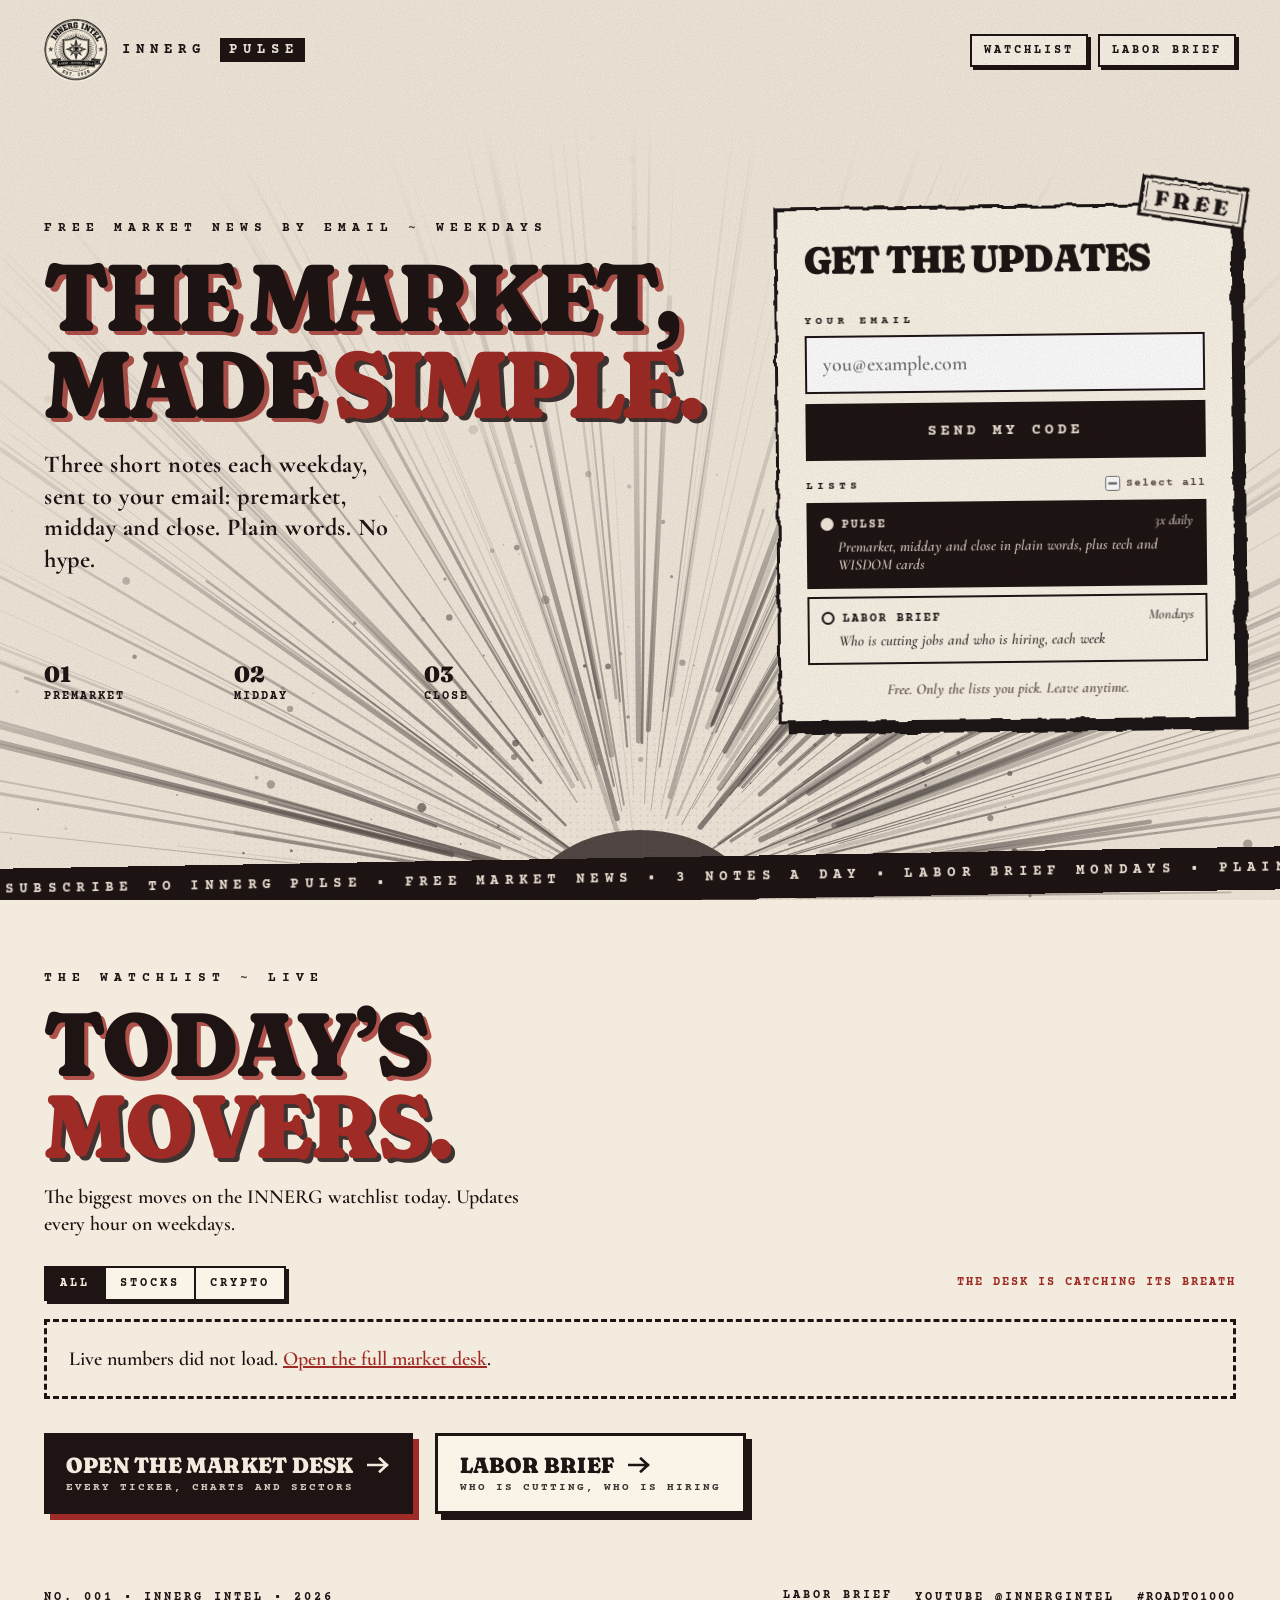
==== commit f8869ba6: "Put the whole Pulse site back on Style A v3 Drop the Nov 24 Market Desk override from the homepage a" ====
--- a/index.html
+++ b/index.html
@@ -3,7 +3,7 @@
 <head>
   <meta charset="utf-8" />
   <meta name="viewport" content="width=device-width, initial-scale=1, viewport-fit=cover" />
-  <meta name="theme-color" content="#f5f5ef" />
+  <meta name="theme-color" content="#F3EBDD" />
   <meta name="description" content="INNERG PULSE is free market news by email, 3 times a day on weekdays (premarket, midday and close), plus a labor brief every Monday. Simple and clear. Join with your email." />
   <title>INNERG PULSE ~ Free market news, simple and clear</title>
   <meta property="og:title" content="INNERG PULSE ~ Free market news, simple and clear" />
@@ -18,10 +18,10 @@
   <link rel="canonical" href="https://pulse.innergintel.study/" />
   <link rel="preconnect" href="https://fonts.googleapis.com" />
   <link rel="preconnect" href="https://fonts.gstatic.com" crossorigin />
-  <link href="https://fonts.googleapis.com/css2?family=DM+Mono:wght@400;500&family=Inter:wght@400;500;600;700;800&display=swap" rel="stylesheet" />
+  <link href="https://fonts.googleapis.com/css2?family=Fraunces:opsz,wght,SOFT@9..144,400..900,0..100&family=Cormorant+Garamond:ital,wght@0,600;0,700;1,600&family=Courier+Prime:wght@400;700&display=swap" rel="stylesheet" />
   <link rel="stylesheet" href="pulse-a.css?v=a-1" />
+  <link rel="stylesheet" href="style-a-glyphs.css?v=g-1" />
   <link rel="stylesheet" href="desk.css?v=d-1" />
-  <link rel="stylesheet" href="pulse-desk-theme.css?v=md-1" />
   <script type="module" src="pulse.js?v=pulse-13"></script>
   <script defer src="pulse-a.js?v=a-1"></script>
   <script defer src="desk.js?v=d-1"></script>
@@ -114,7 +114,7 @@
 
     <div class="marquee" aria-hidden="true">
       <div class="track">
-        <span>▶ SUBSCRIBE TO INNERG PULSE • FREE MARKET NEWS • 3 NOTES A DAY • LABOR BRIEF MONDAYS • PLAIN WORDS • </span><span>▶ SUBSCRIBE TO INNERG PULSE • FREE MARKET NEWS • 3 NOTES A DAY • LABOR BRIEF MONDAYS • PLAIN WORDS • </span>
+        <span><i class="mk" aria-hidden="true"></i>SUBSCRIBE TO INNERG PULSE • FREE MARKET NEWS • 3 NOTES A DAY • LABOR BRIEF MONDAYS • PLAIN WORDS • </span><span><i class="mk" aria-hidden="true"></i>SUBSCRIBE TO INNERG PULSE • FREE MARKET NEWS • 3 NOTES A DAY • LABOR BRIEF MONDAYS • PLAIN WORDS • </span>
       </div>
     </div>
   </div>
@@ -135,8 +135,8 @@
     </div>
     <ol class="desk-grid" id="desk-grid" aria-label="Biggest moves today"></ol>
     <div class="desk-ctas">
-      <a class="bigbtn" href="https://nasirr.innergintel.study/watchlist/"><span>Open the market desk <span aria-hidden="true">&rarr;</span></span><small>Every ticker, charts and sectors</small></a>
-      <a class="bigbtn ghost" href="/labor/"><span>Labor brief <span aria-hidden="true">&rarr;</span></span><small>Who is cutting, who is hiring</small></a>
+      <a class="bigbtn" href="https://nasirr.innergintel.study/watchlist/"><span>Open the market desk <span class="arr" aria-hidden="true"></span></span><small>Every ticker, charts and sectors</small></a>
+      <a class="bigbtn ghost" href="/labor/"><span>Labor brief <span class="arr" aria-hidden="true"></span></span><small>Who is cutting, who is hiring</small></a>
     </div>
   </section>
 
--- a/style-a-glyphs.css
+++ b/style-a-glyphs.css
@@ -0,0 +1,7 @@
+/* INNERG PULSE ~ Style A glyphs drawn in CSS, never as text characters.
+   .mk is the small play marker in the ticker band. .arr is the arrow on buttons and links.
+   Both inherit the text color and are hidden from assistive tech by the markup (aria-hidden). */
+.mk{display:inline-block;width:.7em;height:.7em;margin-right:.55em;background:currentColor;clip-path:polygon(0 0,100% 50%,0 100%);vertical-align:-.04em}
+.arr{display:inline-block;width:1.1em;height:.75em;margin-left:.4em;background:currentColor;vertical-align:-.02em;
+ -webkit-mask:url("data:image/svg+xml,%3Csvg xmlns='http://www.w3.org/2000/svg' viewBox='0 0 22 15'%3E%3Cpath d='M0 7.5h19M12.5 1.5l6.5 6-6.5 6' fill='none' stroke='%23000' stroke-width='2.6' stroke-linecap='square'/%3E%3C/svg%3E") center/contain no-repeat;
+ mask:url("data:image/svg+xml,%3Csvg xmlns='http://www.w3.org/2000/svg' viewBox='0 0 22 15'%3E%3Cpath d='M0 7.5h19M12.5 1.5l6.5 6-6.5 6' fill='none' stroke='%23000' stroke-width='2.6' stroke-linecap='square'/%3E%3C/svg%3E") center/contain no-repeat}
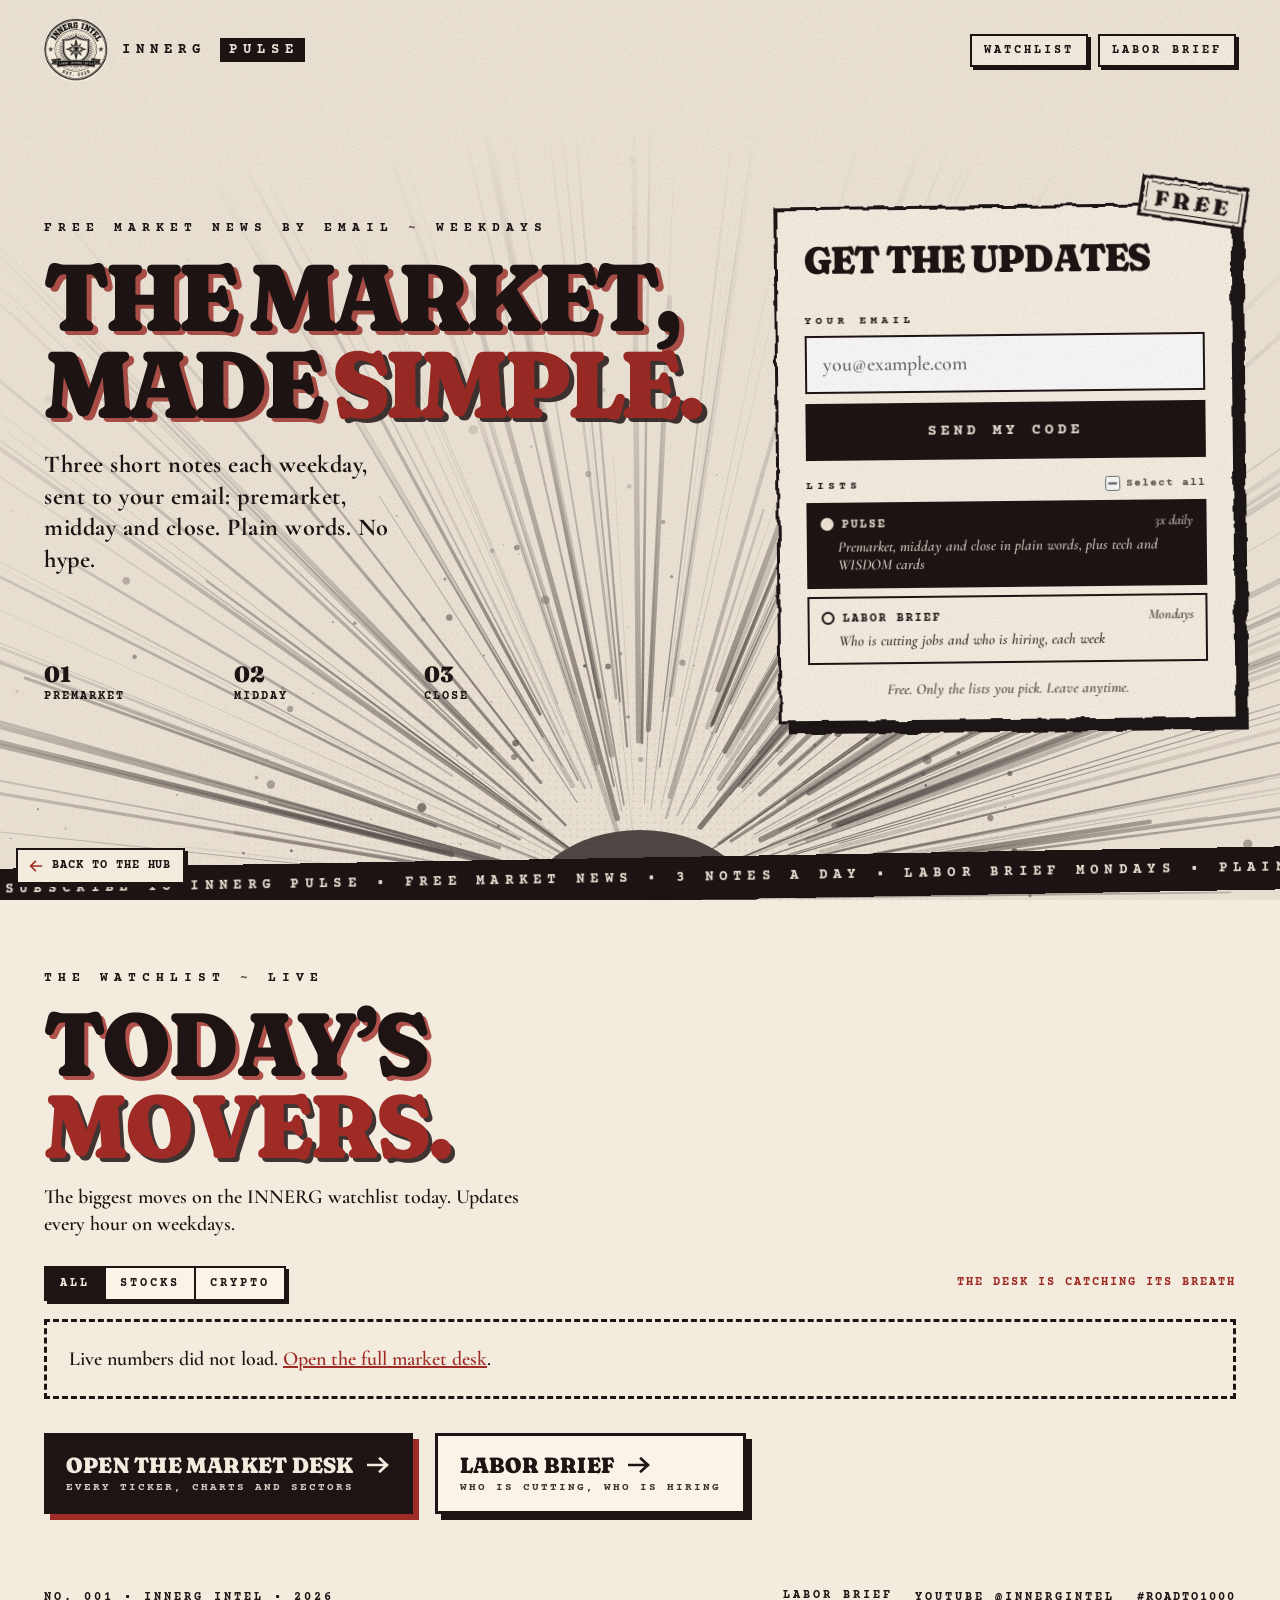
==== commit cf6f96e5: "Add Back to the hub link and scroll-to-top arrow (shared hub-nav)" ====
--- a/index.html
+++ b/index.html
@@ -145,5 +145,6 @@
     <p class="links"><a class="labor-link" href="/labor/">Labor brief</a><a href="https://www.youtube.com/@innergintel">YouTube @innergintel</a><span class="tag">#ROADTO1000</span></p>
   </footer>
   <noscript><p class="noscript">JavaScript is required to confirm your email.</p></noscript>
+<script src="hub-nav.js" defer></script>
 </body>
 </html>
